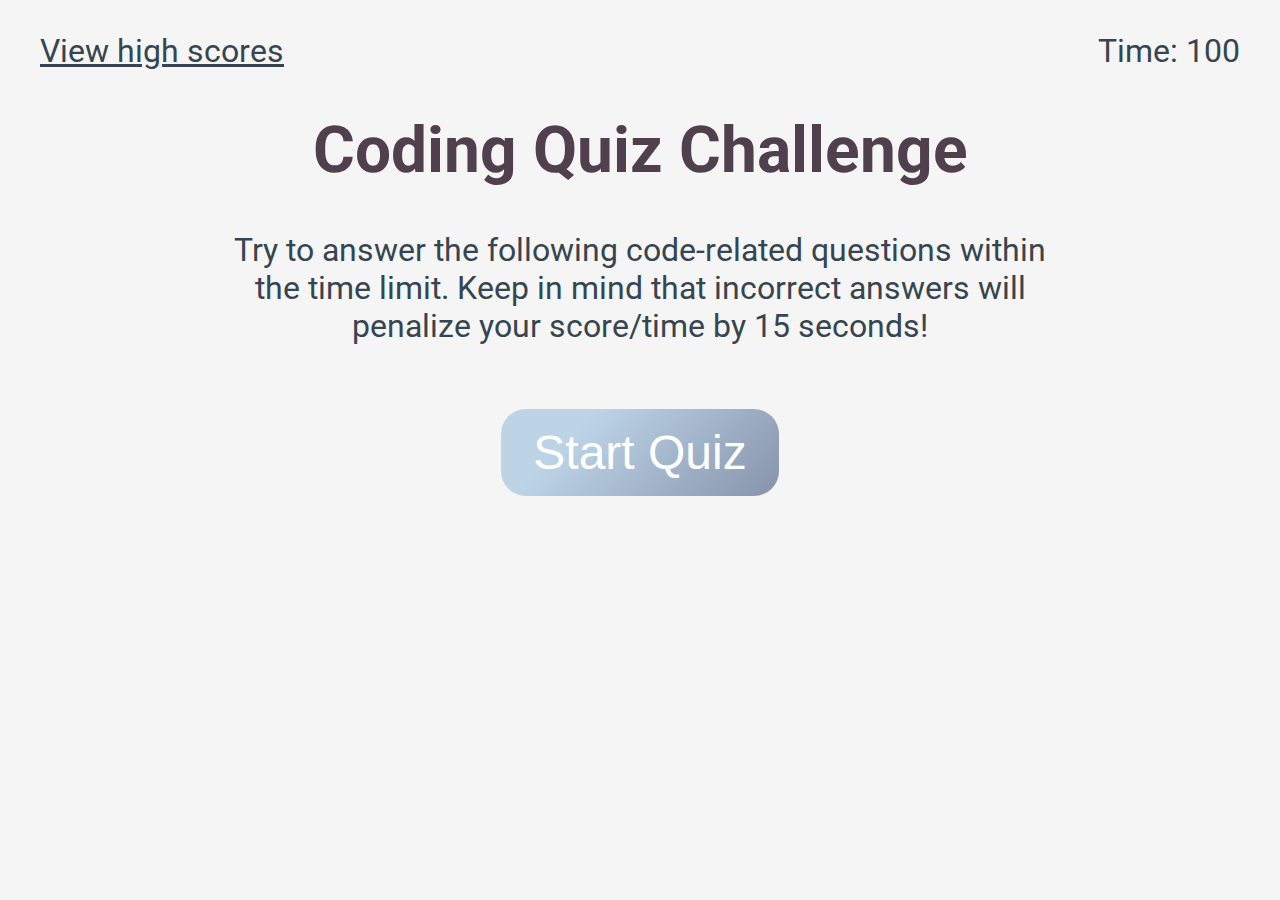
==== index.html @ 048dd052 "added a question counter, next question button and verified that all questions come up and each resu" ====
<!DOCTYPE html>
<html lang="en">

<head>
    <meta charset="UTF-8">
    <meta http-equiv="X-UA-Compatible" content="IE=edge">
    <meta name="viewport" content="width=device-width, initial-scale=1.0">
    <title>JavaScript Quiz</title>
    <link rel="preconnect" href="https://fonts.googleapis.com">
    <link rel="preconnect" href="https://fonts.gstatic.com" crossorigin>
    <link href="https://fonts.googleapis.com/css2?family=Roboto&display=swap" rel="stylesheet">
    <link rel="stylesheet" href="./assets/css/style.css">
</head>

<body>
    <header>
        <div class="scores"><a href="highscores.html">View high scores</a></div>
        <div class="timer">Time: <span id="time">100</span></div>
    </header>
    <div class="wrapper">
        <div id="start-screen">
            <h1>Coding Quiz Challenge</h1>
            <p> Try to answer the following code-related questions within the time limit. Keep in mind that incorrect
                answers will penalize your score/time by 15 seconds!</p>
            <div class="btn">
                <button id="start-quiz">Start Quiz</button>
            </div>
        </div>
    </div>
    <div class="wrapper">
        <div id="questions-screen" hidden>
            <p id="question-number">Question x of y</p>
            <h1 id="question">Question</h1>
            <ul id="list">
                <li><button id="choice1">Choice 1</button></li>
                <li><button id="choice2">Choice 2</button></li>
                <li><button id="choice3">Choice 3</button></li>
                <li><button id="choice4">Choice 4</button></li>
            </ul>
        </div>
    </div>
    <div class="wrapper">
        <div id="result-screen" hidden>
            <h3 id="result">Result</h3>
            <button id="next"></button>
        </div>
    </div>
    <script src="./assets/js/script.js"></script>
</body>

</html>
---- assets/css/style.css ----
html {
    margin: 0;
    padding: 0;
    font-size: 16px;
    font-family: 'Roboto', sans-serif;
    text-decoration: none;
    color: #36454f;
    background-color: #f5f5f5;
}

header {
    display: flex;
    flex-direction: column;
    align-items: center;
    margin: 1rem;
}

a {
    color: inherit;
}

h1 {
    font-size: 2rem;
    font-weight: bold;
    color: #50404d;
    text-align: center;
}

p {
    text-align: center;
    margin: 1rem 3rem;
}

.btn {
    text-align: center;
}

button {
    font-size: 1.5rem;
    padding: 0.5rem 1rem;
    margin: 1rem;
    text-align: center;
    text-decoration: none;
    color: white;
    background-color: #8693AB;
    background-image: linear-gradient(315deg, #8693AB 0%, #BDD4E7 74%);
    border-radius: 25px;
    border-style: none;
}

button:hover {
    transition: transform 150ms;
    transform: scale(1.07);
    cursor: pointer;
}

/*Styling only for the questions screen*/
#question-number {
    margin: 0;
    font-size: 0.8rem;
}

#questions-screen ul {
    list-style-type: none;
}

li button {
    font-size: 1.2rem;
    margin: 0.2rem;
    text-align: left;
    width: 15rem;
}

li button:hover {
    background-color: #8693AB;
    background-image: linear-gradient(315deg, #8693AB 50%, #BDD4E7 100%);
    transform: scale(1.03);
}

/*Styling for the result screen*/
#result-screen {
    justify-content: space-between;
    border-top: 0.1rem solid grey;
}

#result {
    font-size: 1rem;
    margin-left: 2rem;
}

#next {
    font-size: 0.8rem;
    padding: 0.25rem 0.75rem;
}


@media only screen and (min-width: 768px) {
    html {
        font-size: 200%;
    }
    
    .wrapper {
        margin: 0 4rem;
    }

    header {
        flex-direction: row;
        justify-content: space-between;
    }

}
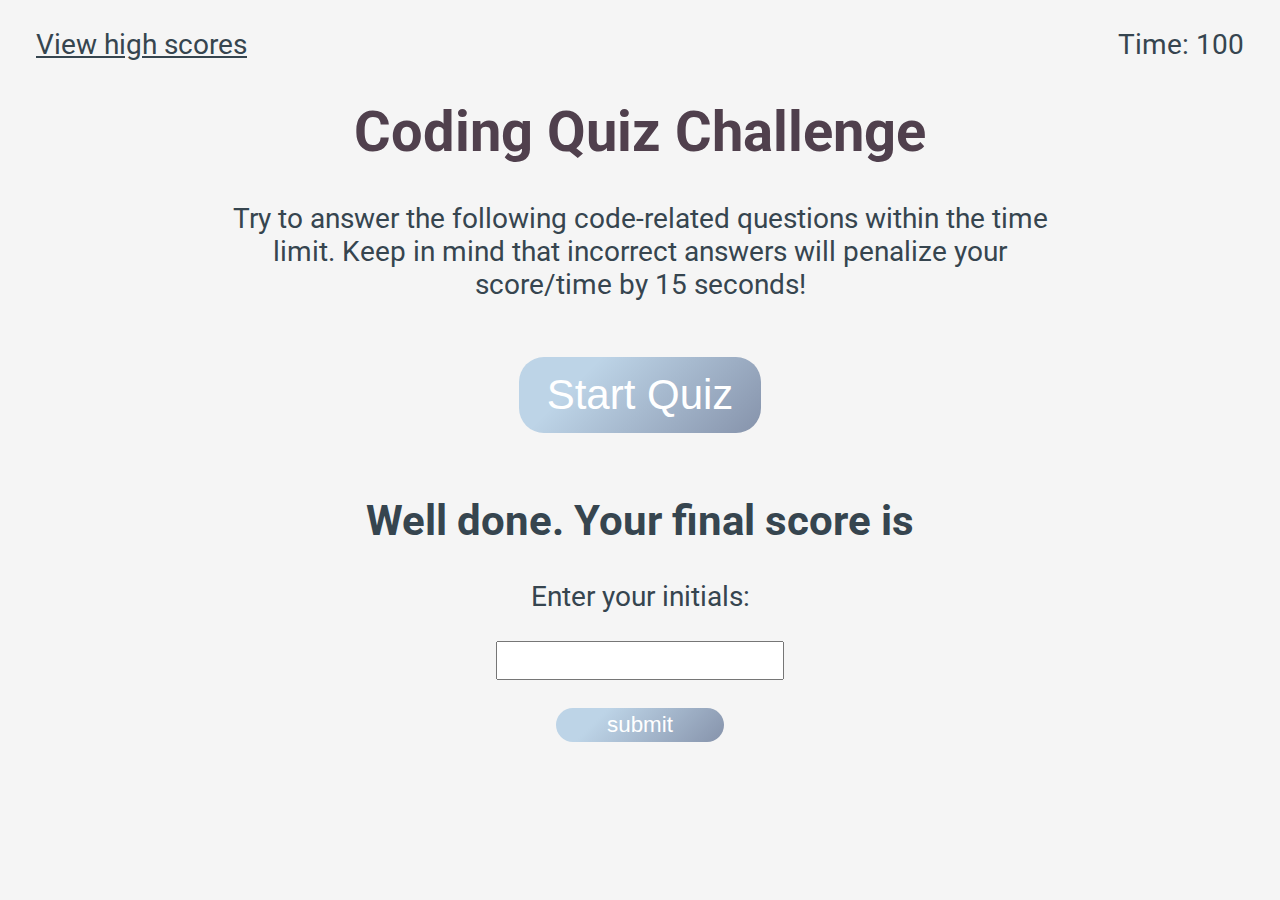
==== commit 4346b1d5: "added final score screen" ====
--- a/index.html
+++ b/index.html
@@ -42,10 +42,21 @@
     <div class="wrapper">
         <div id="result-screen" hidden>
             <h3 id="result">Result</h3>
-            <button id="next"></button>
+            <button id="next">Next question</button>
         </div>
     </div>
-    <script src="./assets/js/script.js"></script>
+    <div class="wrapper">
+        <div id="your-score">
+            <h2>Well done. Your final score is <span id="score-is"></span></h2>
+            <form>
+                <label for="initials">Enter your initials:</label>
+                <input type="text" id="initials" name="initials">
+                <input type="submit" value="submit" id="submitbtn">
+            </form>
+        </div>
+    </div>
+
+    <script src=" ./assets/js/script.js"></script>
 </body>
 
 </html>--- a/assets/css/style.css
+++ b/assets/css/style.css
@@ -79,24 +79,61 @@
 
 /*Styling for the result screen*/
 #result-screen {
+    margin-top: 5rem;
     justify-content: space-between;
-    border-top: 0.1rem solid grey;
 }
 
 #result {
-    font-size: 1rem;
+    text-align: center;
+    font-size: 2rem;
     margin-left: 2rem;
 }
 
 #next {
-    font-size: 0.8rem;
-    padding: 0.25rem 0.75rem;
+    font-size: 2rem;
+    padding: 0 1rem;
 }
 
+/*Styling for the enter your initials form*/
+
+#submitbtn {
+    font-size: 0.8rem;
+    margin: 1rem;
+    text-align: center;
+    text-decoration: none;
+    width: 6rem;
+    color: white;
+    background-color: #8693AB;
+    background-image: linear-gradient(315deg, #8693AB 0%, #BDD4E7 74%);
+    border-radius: 25px;
+    border-style: none;
+}
+
+#submitbtn:hover {
+    transition: transform 150ms;
+    transform: scale(1.04);
+    cursor: pointer;
+}
+
+h2 {
+    text-align: center;
+}
+
+form {
+    display: flex;
+    flex-direction: column;
+    align-items: center;
+}
+
+input {
+    width: 10rem;
+    height: 1.2rem;
+    margin-top: 1rem;
+}
 
 @media only screen and (min-width: 768px) {
     html {
-        font-size: 200%;
+        font-size: 175%;
     }
     
     .wrapper {
@@ -108,4 +145,9 @@
         justify-content: space-between;
     }
 
+    #result {
+        font-size: 2rem;
+        margin-left: 2rem;
+    }
+
 }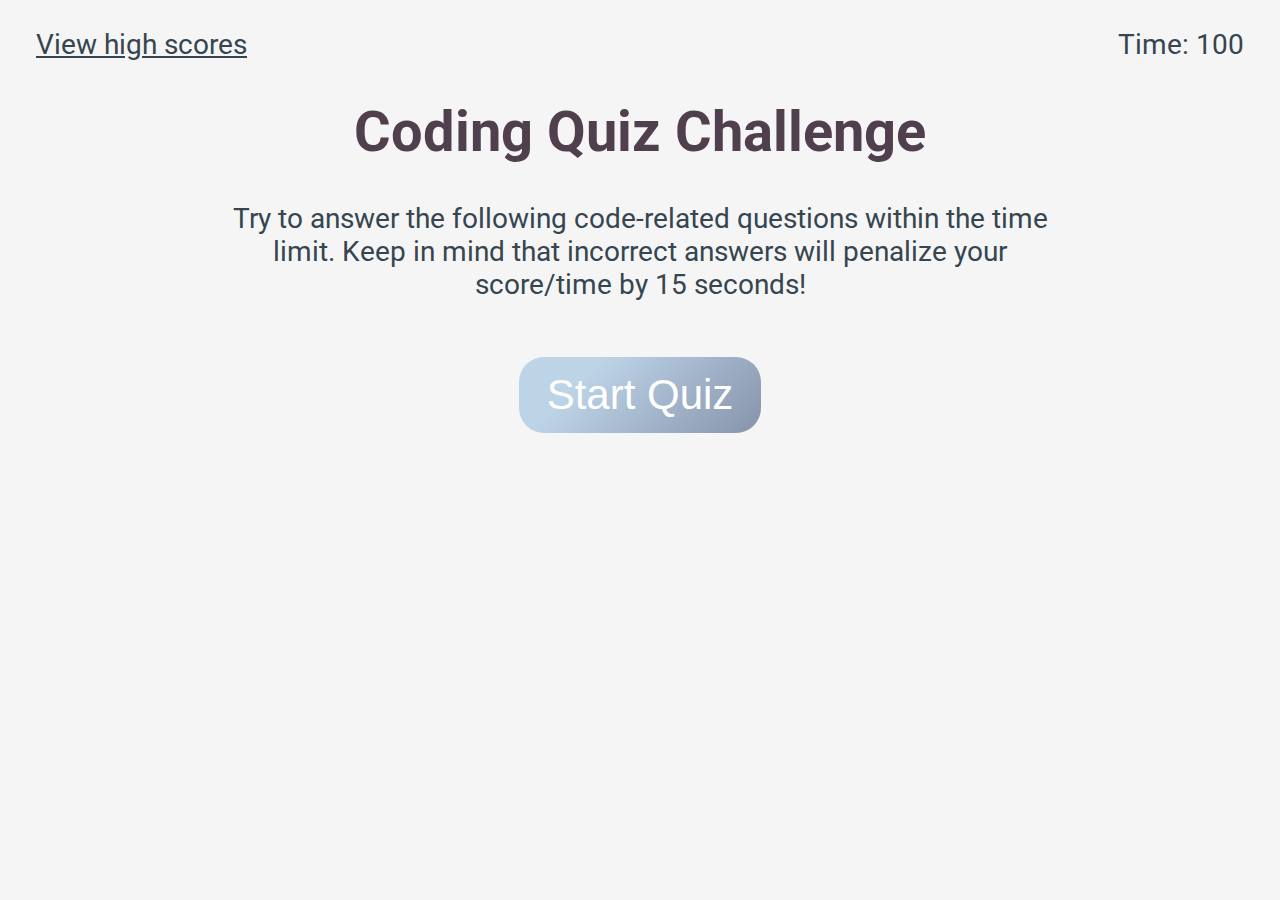
==== commit d3e1de29: "view your score screen only appears after last question and when button is clicked" ====
--- a/index.html
+++ b/index.html
@@ -46,7 +46,7 @@
         </div>
     </div>
     <div class="wrapper">
-        <div id="your-score">
+        <div id="your-score-screen" hidden>
             <h2>Well done. Your final score is <span id="score-is"></span></h2>
             <form>
                 <label for="initials">Enter your initials:</label>
